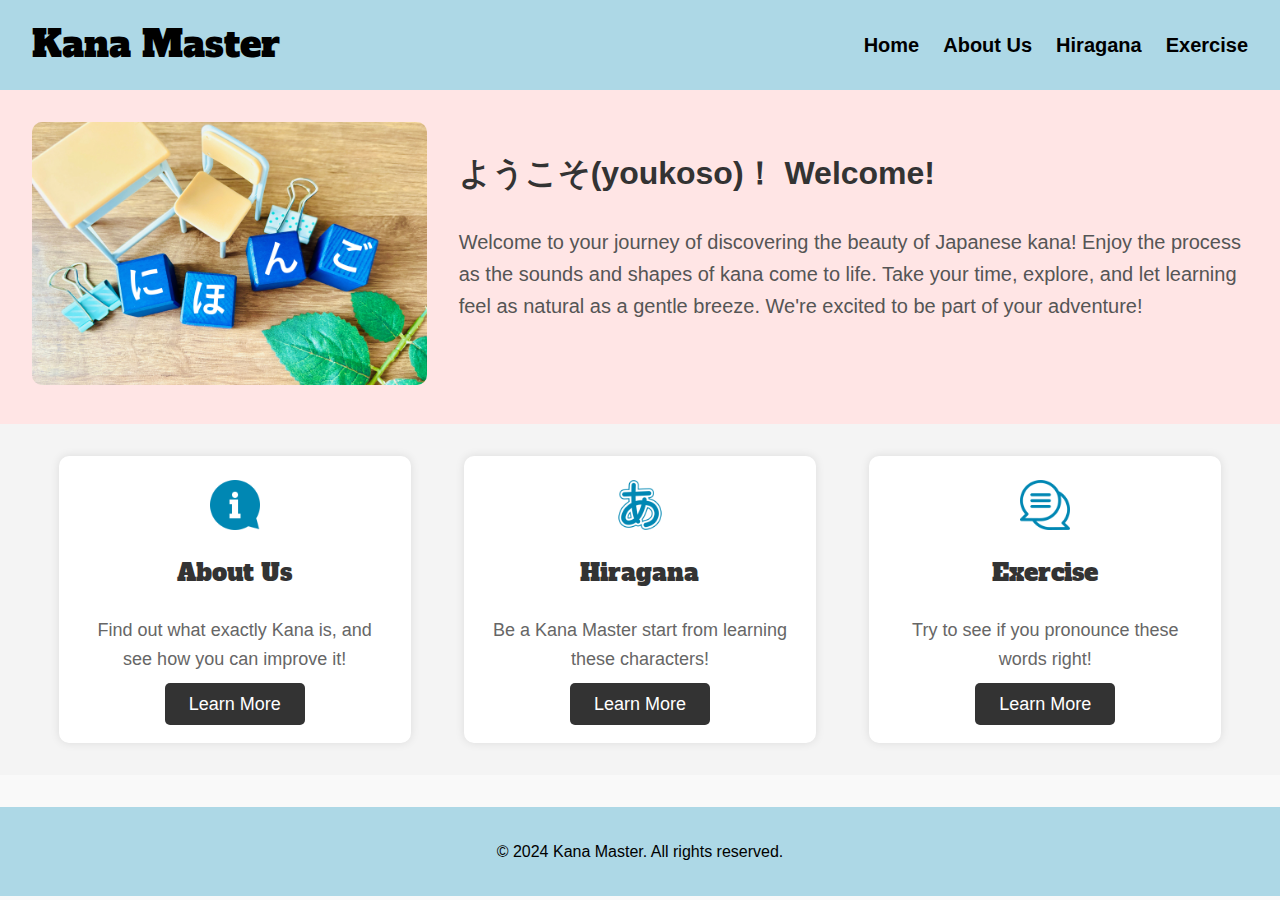
==== index.html @ de23ba09 "test" ====
<!DOCTYPE html>
<html lang="en">
<head>
    <meta charset="UTF-8">
    <meta name="viewport" content="width=device-width, initial-scale=1.0">
    <link rel="stylesheet" href="../css/final_index.css">
    <!-- <link rel="stylesheet" href="/css/homegrid.css"> -->
    <style>
        @import url('https://fonts.googleapis.com/css2?family=Alfa+Slab+One&family=Kosugi+Maru&display=swap');
    </style>
    <title>Kana Master</title>
</head>

<body>
    <header class="header">
        <div class="logo">
            <h1>Kana Master</h1>
        </div>
        <nav class="nav-bar">
            <ul>
                <li><a href="../html/index.html">Home</a></li>
                <li><a href="../html/about_us.html">About Us</a></li>
                <li><a href="../html/hiragana.html">Hiragana</a></li>
                <li><a href="../html/excercise.html">Exercise</a></li>
            </ul>
        </nav>
    </header>

    <section class="intro-section">
        <div class="intro-image">
            <img src="../pictures/index/homepage.jpg" alt="Kana blocks on a desk">
        </div>
        <div class="intro-text">
            <h2>ようこそ(youkoso)！ Welcome!</h2>
            <p>Welcome to your journey of discovering the beauty of Japanese kana! Enjoy the process as the sounds and shapes of kana come to life. Take your time, explore, and let learning feel as natural as a gentle breeze. We're excited to be part of your adventure!</p>
        </div>
    </section>

    <section class="features-section">
        <div class="feature">
            <div class="feature-icon">
                <img src="../pictures//index/about_icon.png" alt="About Us Icon">
            </div>
            <h3>About Us</h3>
            <p>Find out what exactly Kana is, and see how you can improve it!</p>
            <a href="../html/about_us.html" class="button-link">Learn More</a>
        </div>
        <div class="feature">
            <div class="feature-icon">
                <img src="../pictures/index/hiragana_icon.png" alt="Hiragana Icon">
            </div>
            <h3>Hiragana</h3>
            <p>Be a Kana Master start from learning these characters!</p>
            <a href="../html/hiragana.html" class="button-link">Learn More</a>
        </div>
        <div class="feature">
            <div class="feature-icon">
                <img src="../pictures//index/exercise_icon.png" alt="Exercise Icon">
            </div>
            <h3>Exercise</h3>
            <p>Try to see if you pronounce these words right!</p>
            <a href="../html/excercise.html" class="button-link">Learn More</a>
        </div>
    </section>

    <footer class="footer">
        <p>&copy; 2024 Kana Master. All rights reserved.</p>
    </footer>
</body>
</html>
---- css/final_index.css ----
body {
    font-family: Arial, sans-serif;
    line-height: 1.6;
    margin: 0;
    padding: 0;
    box-sizing: border-box;
    background-color: #f9f9f9;
}

.header {
    display: flex;
    justify-content: space-between;
    align-items: center;
    background-color: #ADD8E6;
    color: black;
    padding: 1rem 2rem;
}

.logo h1 {
    font-family: "Alfa Slab One", serif;
    margin: 0;
    font-size: 36px;
    font-weight: 300;
}

.nav-bar ul {
    list-style: none;
    display: flex;
    margin: 0;
    padding: 0;
}

.nav-bar ul li {
    margin-left: 1.5rem;
}

.nav-bar ul li a {
    color: black;
    text-decoration: none;
    font-weight: bold;
    transition: color 0.3s;
    font-size: 20px;
}

.nav-bar ul li a:hover {
    color: #fff;
}

.intro-section {
    display: flex;
    padding: 2rem;
    background-color: #ffe5e5;
}

.intro-image {
    flex: 1;
    padding-right: 2rem;
}

.intro-image img {
    width: 100%;
    border-radius: 10px;
}

.intro-text {
    flex: 2;
}

.intro-text h2 {
    font-family: "Kosugi Maru", sans-serif;
    font-size: 2rem;
    color: #333;
}

.intro-text p {
    font-size: 20px;
    color: #555;
}

.features-section {
    display: flex;
    justify-content: space-around;
    align-items: center;
    padding: 2rem;
    background-color:  #f4f4f4;;
}

.feature {
    text-align: center;
    background-color:#fff;
    padding: 1.5rem;
    border-radius: 10px;
    box-shadow: 0 0 10px rgba(0, 0, 0, 0.1);
    width: 25%;
}

.feature-icon img {
    width: 50px;
    height: 50px;
}

.feature h3 {
    font-family: "Alfa Slab One", serif;
    font-size: 24px;
    font-weight: 300;
    color: #333;
    margin-top: 1rem;
}

.feature p {
    font-size: 18px;
    color: #666;
    margin: 1rem 0;
}

.button-link {
    font: bold;
    font-size: 18px;
    background-color: #333;
    color: #fff;
    border: none;
    padding: 0.7rem 1.5rem;
    border-radius: 5px;
    cursor: pointer;
    transition: background-color 0.3s;
    text-decoration-line: none;
}

.button-link:hover {
    background-color: #ADD8E6;
    color: #333;
}

.footer {
    text-align: center;
    background-color: #ADD8E6;
    color: black;
    padding: 1rem;
    margin-top: 2rem;
}

@media (max-width: 600px) {
    .intro-section {
        flex-direction: column;
    }
    .features-section {
      flex-direction: column;
    }
    .feature{
        width: 80%;
        margin-bottom: 1rem;
    }
    .nav-bar ul li a {
        font-size: 14px;
    }
  }
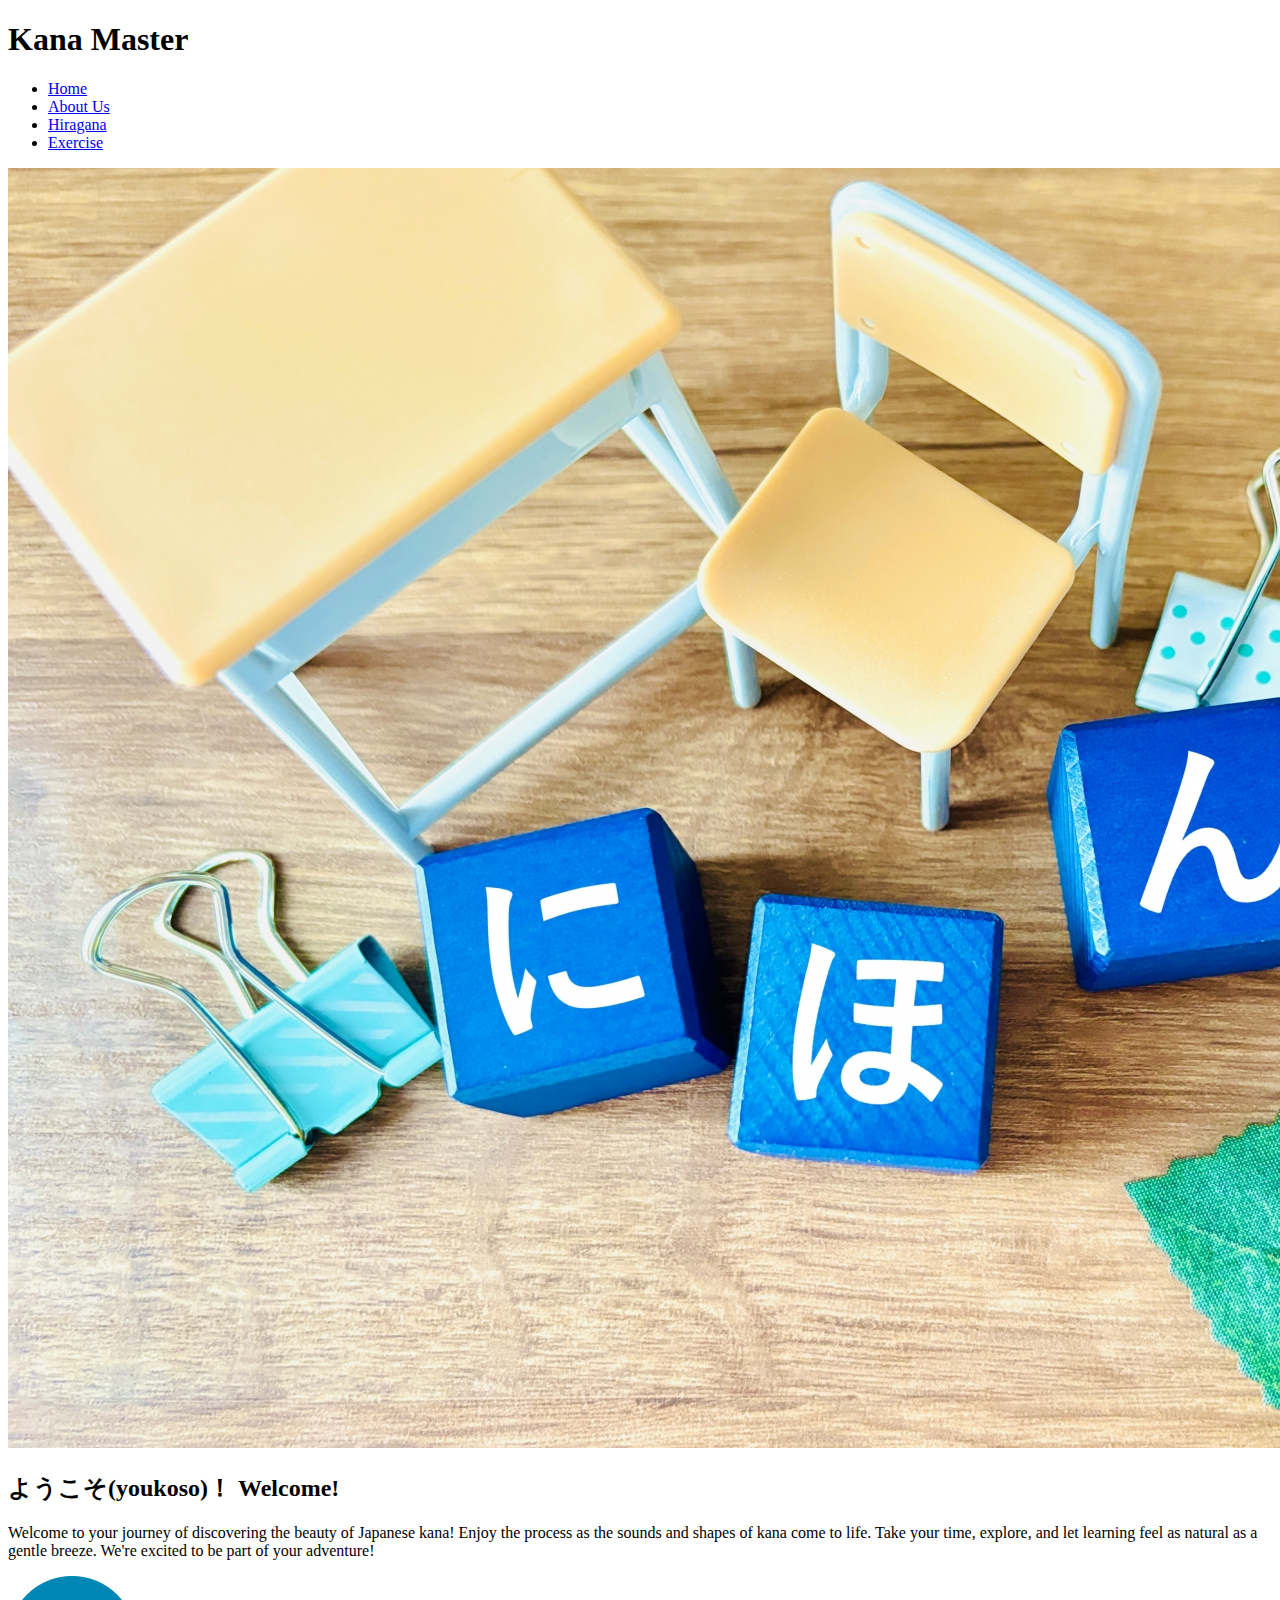
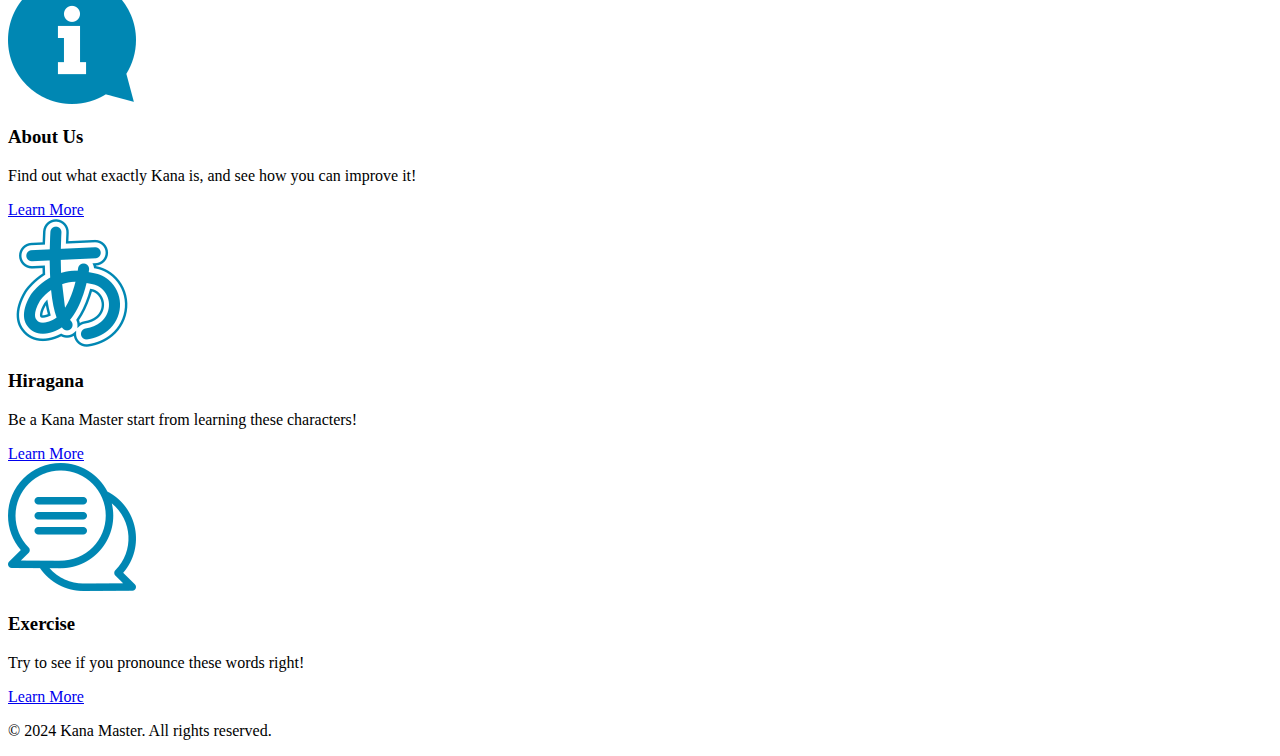
==== commit de085b77: "test" ====
--- a/index.html
+++ b/index.html
@@ -3,7 +3,7 @@
 <head>
     <meta charset="UTF-8">
     <meta name="viewport" content="width=device-width, initial-scale=1.0">
-    <link rel="stylesheet" href="../css/final_index.css">
+    <link rel="stylesheet" href="kana-master/css/final_index.css">
     <!-- <link rel="stylesheet" href="/css/homegrid.css"> -->
     <style>
         @import url('https://fonts.googleapis.com/css2?family=Alfa+Slab+One&family=Kosugi+Maru&display=swap');
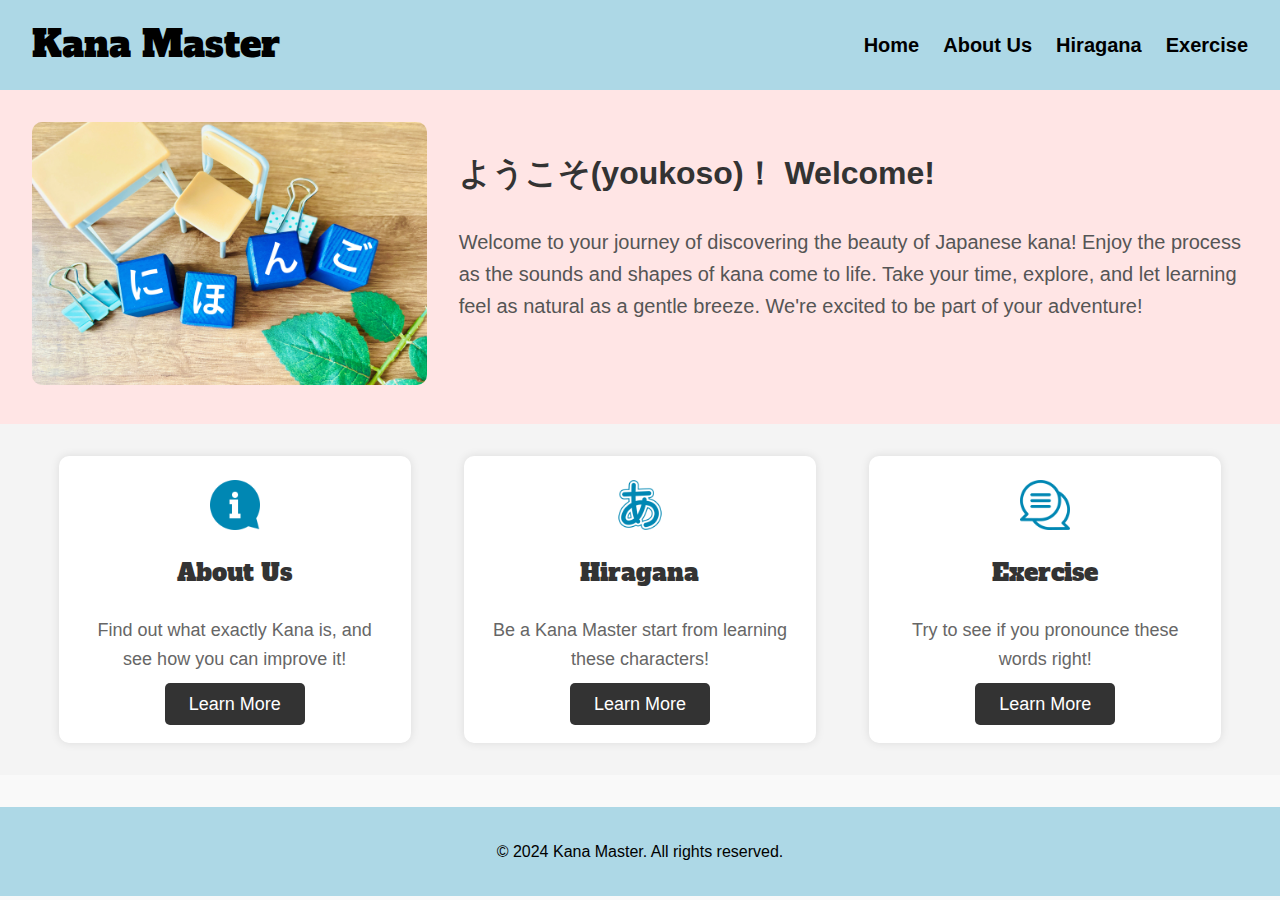
==== commit ce6601ee: "test" ====
--- a/index.html
+++ b/index.html
@@ -3,7 +3,7 @@
 <head>
     <meta charset="UTF-8">
     <meta name="viewport" content="width=device-width, initial-scale=1.0">
-    <link rel="stylesheet" href="kana-master/css/final_index.css">
+    <link rel="stylesheet" href="css/final_index.css">
     <!-- <link rel="stylesheet" href="/css/homegrid.css"> -->
     <style>
         @import url('https://fonts.googleapis.com/css2?family=Alfa+Slab+One&family=Kosugi+Maru&display=swap');
@@ -18,17 +18,17 @@
         </div>
         <nav class="nav-bar">
             <ul>
-                <li><a href="../html/index.html">Home</a></li>
-                <li><a href="../html/about_us.html">About Us</a></li>
-                <li><a href="../html/hiragana.html">Hiragana</a></li>
-                <li><a href="../html/excercise.html">Exercise</a></li>
+                <li><a href="index.html">Home</a></li>
+                <li><a href="/html/about_us.html">About Us</a></li>
+                <li><a href="/html/hiragana.html">Hiragana</a></li>
+                <li><a href="/html/excercise.html">Exercise</a></li>
             </ul>
         </nav>
     </header>
 
     <section class="intro-section">
         <div class="intro-image">
-            <img src="../pictures/index/homepage.jpg" alt="Kana blocks on a desk">
+            <img src="/pictures/index/homepage.jpg" alt="Kana blocks on a desk">
         </div>
         <div class="intro-text">
             <h2>ようこそ(youkoso)！ Welcome!</h2>
@@ -39,27 +39,27 @@
     <section class="features-section">
         <div class="feature">
             <div class="feature-icon">
-                <img src="../pictures//index/about_icon.png" alt="About Us Icon">
+                <img src="/pictures//index/about_icon.png" alt="About Us Icon">
             </div>
             <h3>About Us</h3>
             <p>Find out what exactly Kana is, and see how you can improve it!</p>
-            <a href="../html/about_us.html" class="button-link">Learn More</a>
+            <a href="/html/about_us.html" class="button-link">Learn More</a>
         </div>
         <div class="feature">
             <div class="feature-icon">
-                <img src="../pictures/index/hiragana_icon.png" alt="Hiragana Icon">
+                <img src="/pictures/index/hiragana_icon.png" alt="Hiragana Icon">
             </div>
             <h3>Hiragana</h3>
             <p>Be a Kana Master start from learning these characters!</p>
-            <a href="../html/hiragana.html" class="button-link">Learn More</a>
+            <a href="/html/hiragana.html" class="button-link">Learn More</a>
         </div>
         <div class="feature">
             <div class="feature-icon">
-                <img src="../pictures//index/exercise_icon.png" alt="Exercise Icon">
+                <img src="/pictures//index/exercise_icon.png" alt="Exercise Icon">
             </div>
             <h3>Exercise</h3>
             <p>Try to see if you pronounce these words right!</p>
-            <a href="../html/excercise.html" class="button-link">Learn More</a>
+            <a href="/html/excercise.html" class="button-link">Learn More</a>
         </div>
     </section>
 
--- a/css/final_index.css
+++ b/css/final_index.css
@@ -0,0 +1,156 @@
+body {
+    font-family: Arial, sans-serif;
+    line-height: 1.6;
+    margin: 0;
+    padding: 0;
+    box-sizing: border-box;
+    background-color: #f9f9f9;
+}
+
+.header {
+    display: flex;
+    justify-content: space-between;
+    align-items: center;
+    background-color: #ADD8E6;
+    color: black;
+    padding: 1rem 2rem;
+}
+
+.logo h1 {
+    font-family: "Alfa Slab One", serif;
+    margin: 0;
+    font-size: 36px;
+    font-weight: 300;
+}
+
+.nav-bar ul {
+    list-style: none;
+    display: flex;
+    margin: 0;
+    padding: 0;
+}
+
+.nav-bar ul li {
+    margin-left: 1.5rem;
+}
+
+.nav-bar ul li a {
+    color: black;
+    text-decoration: none;
+    font-weight: bold;
+    transition: color 0.3s;
+    font-size: 20px;
+}
+
+.nav-bar ul li a:hover {
+    color: #fff;
+}
+
+.intro-section {
+    display: flex;
+    padding: 2rem;
+    background-color: #ffe5e5;
+}
+
+.intro-image {
+    flex: 1;
+    padding-right: 2rem;
+}
+
+.intro-image img {
+    width: 100%;
+    border-radius: 10px;
+}
+
+.intro-text {
+    flex: 2;
+}
+
+.intro-text h2 {
+    font-family: "Kosugi Maru", sans-serif;
+    font-size: 2rem;
+    color: #333;
+}
+
+.intro-text p {
+    font-size: 20px;
+    color: #555;
+}
+
+.features-section {
+    display: flex;
+    justify-content: space-around;
+    align-items: center;
+    padding: 2rem;
+    background-color:  #f4f4f4;;
+}
+
+.feature {
+    text-align: center;
+    background-color:#fff;
+    padding: 1.5rem;
+    border-radius: 10px;
+    box-shadow: 0 0 10px rgba(0, 0, 0, 0.1);
+    width: 25%;
+}
+
+.feature-icon img {
+    width: 50px;
+    height: 50px;
+}
+
+.feature h3 {
+    font-family: "Alfa Slab One", serif;
+    font-size: 24px;
+    font-weight: 300;
+    color: #333;
+    margin-top: 1rem;
+}
+
+.feature p {
+    font-size: 18px;
+    color: #666;
+    margin: 1rem 0;
+}
+
+.button-link {
+    font: bold;
+    font-size: 18px;
+    background-color: #333;
+    color: #fff;
+    border: none;
+    padding: 0.7rem 1.5rem;
+    border-radius: 5px;
+    cursor: pointer;
+    transition: background-color 0.3s;
+    text-decoration-line: none;
+}
+
+.button-link:hover {
+    background-color: #ADD8E6;
+    color: #333;
+}
+
+.footer {
+    text-align: center;
+    background-color: #ADD8E6;
+    color: black;
+    padding: 1rem;
+    margin-top: 2rem;
+}
+
+@media (max-width: 600px) {
+    .intro-section {
+        flex-direction: column;
+    }
+    .features-section {
+      flex-direction: column;
+    }
+    .feature{
+        width: 80%;
+        margin-bottom: 1rem;
+    }
+    .nav-bar ul li a {
+        font-size: 14px;
+    }
+  }